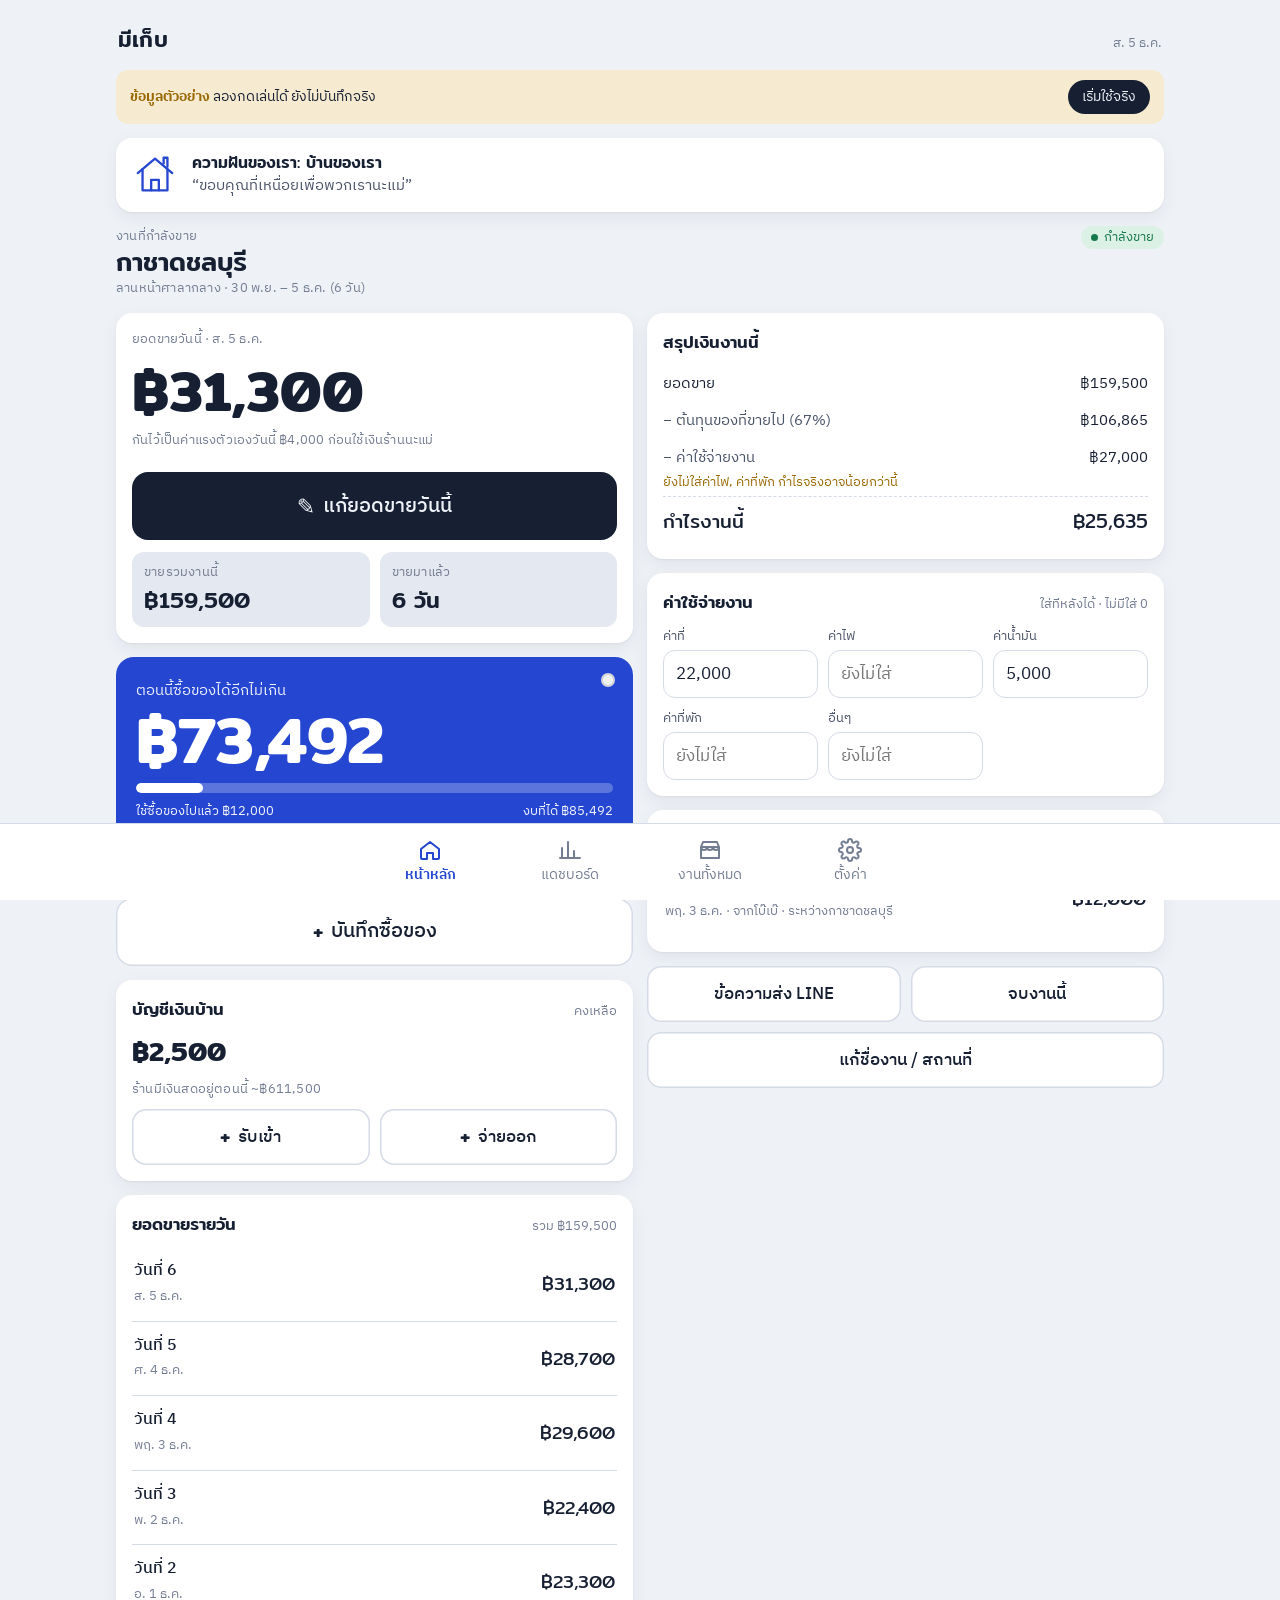
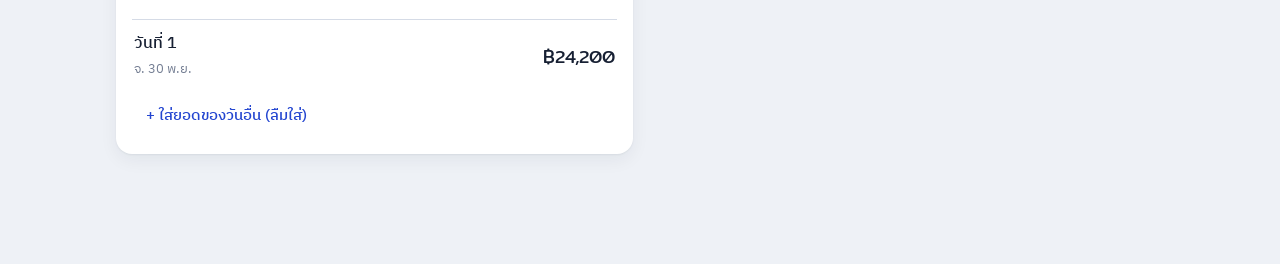
==== index.html @ 89bbed3c "Add files via upload" ====
<!DOCTYPE html>
<html lang="th">
<head>
<meta charset="UTF-8">
<meta name="viewport" content="width=device-width, initial-scale=1.0, viewport-fit=cover">
<title>มีเก็บ</title>

<link rel="manifest" href="manifest.json">
<meta name="theme-color" content="#2446D0">
<meta name="mobile-web-app-capable" content="yes">
<meta name="apple-mobile-web-app-capable" content="yes">
<meta name="apple-mobile-web-app-status-bar-style" content="black-translucent">
<meta name="apple-mobile-web-app-title" content="มีเก็บ">
<link rel="apple-touch-icon" href="icons/apple-touch-icon.png">
<link rel="icon" href="icons/favicon-32.png" sizes="32x32">

<link rel="preconnect" href="https://fonts.googleapis.com">
<link rel="preconnect" href="https://fonts.gstatic.com" crossorigin>
<link rel="stylesheet" href="https://fonts.googleapis.com/css2?family=IBM+Plex+Sans+Thai:wght@400;500;600&family=Mitr:wght@400;500;600&display=swap">
<link rel="stylesheet" href="style.css">
</head>
<body>

<div class="app" id="app"></div>
<nav class="nav" aria-label="เมนู"><div>
  <button data-act="tab" data-tab="home"><svg viewBox="0 0 24 24" fill="none" stroke="currentColor" stroke-width="2" stroke-linecap="round" stroke-linejoin="round"><path d="M3 11l9-7 9 7v9a1 1 0 0 1-1 1h-5v-6H9v6H4a1 1 0 0 1-1-1z"/></svg>หน้าหลัก</button>
  <button data-act="tab" data-tab="dash"><svg viewBox="0 0 24 24" fill="none" stroke="currentColor" stroke-width="2" stroke-linecap="round" stroke-linejoin="round"><path d="M4 20V10M10 20V4M16 20v-7M22 20H2"/></svg>แดชบอร์ด</button>
  <button data-act="tab" data-tab="events"><svg viewBox="0 0 24 24" fill="none" stroke="currentColor" stroke-width="2" stroke-linecap="round" stroke-linejoin="round"><path d="M3 9l2-5h14l2 5M3 9h18v11H3zM3 9c0 2 1.5 3 3 3s3-1 3-3c0 2 1.5 3 3 3s3-1 3-3c0 2 1.5 3 3 3s3-1 3-3"/></svg>งานทั้งหมด</button>
  <button data-act="tab" data-tab="settings"><svg viewBox="0 0 24 24" fill="none" stroke="currentColor" stroke-width="2" stroke-linecap="round" stroke-linejoin="round"><circle cx="12" cy="12" r="3"/><path d="M19.4 15a1.7 1.7 0 0 0 .3 1.8l.1.1a2 2 0 1 1-2.8 2.8l-.1-.1a1.7 1.7 0 0 0-1.8-.3 1.7 1.7 0 0 0-1 1.5V21a2 2 0 1 1-4 0v-.1a1.7 1.7 0 0 0-1.1-1.5 1.7 1.7 0 0 0-1.8.3l-.1.1a2 2 0 1 1-2.8-2.8l.1-.1a1.7 1.7 0 0 0 .3-1.8 1.7 1.7 0 0 0-1.5-1H3a2 2 0 1 1 0-4h.1a1.7 1.7 0 0 0 1.5-1.1 1.7 1.7 0 0 0-.3-1.8l-.1-.1a2 2 0 1 1 2.8-2.8l.1.1a1.7 1.7 0 0 0 1.8.3H9a1.7 1.7 0 0 0 1-1.5V3a2 2 0 1 1 4 0v.1a1.7 1.7 0 0 0 1 1.5 1.7 1.7 0 0 0 1.8-.3l.1-.1a2 2 0 1 1 2.8 2.8l-.1.1a1.7 1.7 0 0 0-.3 1.8V9a1.7 1.7 0 0 0 1.5 1H21a2 2 0 1 1 0 4h-.1a1.7 1.7 0 0 0-1.5 1z"/></svg>ตั้งค่า</button>
</div></nav>
<div id="sheet-root"></div>

<script src="app.js"></script>
</body>
</html>
---- style.css ----
html{color-scheme:light dark}
[hidden]:not([hidden=until-found i]){display:none!important}
img{max-width:100%}
:root{
  --ground:#EEF1F6; --surface:#FFFFFF; --sunk:#E4E8F0; --line:#D5DBE6;
  --ink:#172033; --ink2:#4A5468; --muted:#737D92;
  --accent:#2446D0; --accent-ink:#FFFFFF; --accent-soft:#DDE4FB;
  --good:#16794B; --good-soft:#DCF1E6; --bad:#C2352A; --bad-soft:#F8E0DD; --warn:#9A6A06; --warn-soft:#F6EBD0;
  --tag:#FFFFFF; --shadow:0 1px 2px rgba(23,32,51,.06),0 6px 18px rgba(23,32,51,.06);
  --display:"Mitr","IBM Plex Sans Thai",system-ui,sans-serif;
  --body:"IBM Plex Sans Thai",system-ui,-apple-system,"Thonburi",sans-serif;
}
@media (prefers-color-scheme: dark){
  :root:not([data-theme="light"]){
    --ground:#0F131C; --surface:#181E2B; --sunk:#222938; --line:#2E3647;
    --ink:#E8ECF4; --ink2:#B3BBCB; --muted:#8891A5;
    --accent:#7E97FF; --accent-ink:#0F131C; --accent-soft:#232C4A;
    --good:#56C68E; --good-soft:#15301F; --bad:#FF8577; --bad-soft:#3A1D1A; --warn:#E3B04B; --warn-soft:#342A12;
    --tag:#181E2B; --shadow:0 1px 2px rgba(0,0,0,.3);
  }
}
:root[data-theme="dark"]{
  --ground:#0F131C; --surface:#181E2B; --sunk:#222938; --line:#2E3647;
  --ink:#E8ECF4; --ink2:#B3BBCB; --muted:#8891A5;
  --accent:#7E97FF; --accent-ink:#0F131C; --accent-soft:#232C4A;
  --good:#56C68E; --good-soft:#15301F; --bad:#FF8577; --bad-soft:#3A1D1A; --warn:#E3B04B; --warn-soft:#342A12;
  --tag:#181E2B; --shadow:0 1px 2px rgba(0,0,0,.3);
}
*{box-sizing:border-box}
body{margin:0;background:var(--ground);color:var(--ink);font-family:var(--body);font-size:16px;line-height:1.55;-webkit-font-smoothing:antialiased}
button,input,select{font:inherit;color:inherit}
button{cursor:pointer}
:focus-visible{outline:3px solid var(--accent);outline-offset:2px}
.num{font-variant-numeric:tabular-nums}
.app{max-width:1080px;margin:0 auto;padding:16px 16px 110px}
.top{display:flex;align-items:baseline;justify-content:space-between;gap:12px;padding:6px 2px 14px}
.top h1{font-family:var(--display);font-weight:500;font-size:22px;margin:0;letter-spacing:.2px}
.top .sub{color:var(--muted);font-size:13px}
.banner{display:flex;flex-wrap:wrap;align-items:center;gap:10px 14px;background:var(--warn-soft);color:var(--ink);border-radius:12px;padding:10px 14px;margin-bottom:14px;font-size:14px}
.banner b{color:var(--warn)}
.banner button{margin-left:auto;background:var(--ink);color:var(--ground);border:0;border-radius:999px;padding:6px 14px;font-size:14px}

.grid{display:grid;gap:14px}
@media (min-width:820px){ .grid.home{grid-template-columns:1.05fr 1fr;align-items:start} }
.col{display:grid;gap:14px}
.card{background:var(--surface);border-radius:16px;padding:16px;box-shadow:var(--shadow)}
.h2{font-family:var(--display);font-weight:500;font-size:17px;margin:0 0 10px;display:flex;justify-content:space-between;align-items:baseline;gap:8px}
.h2 small{font-family:var(--body);font-weight:400;font-size:13px;color:var(--muted)}
.label{font-size:13px;color:var(--muted);letter-spacing:.2px}

/* hang-tag hero */
.tag{position:relative;background:var(--accent);color:var(--accent-ink);border-radius:18px;padding:22px 20px 18px 20px;overflow:hidden}
.tag.over{background:var(--bad);color:var(--accent-ink)}
.tag.home{background:var(--ink);color:var(--ground)}
.tag.home.over{background:var(--bad);color:var(--accent-ink)}
.tag::before{content:"";position:absolute;top:16px;right:18px;width:14px;height:14px;border-radius:50%;background:var(--ground);box-shadow:inset 0 0 0 2px rgba(0,0,0,.12)}
.tag .k{font-size:15px;opacity:.92}
.tag .big{font-family:var(--display);font-weight:600;font-size:clamp(44px,11vw,64px);line-height:1.05;margin:4px 0 10px;letter-spacing:-.5px}
.meter{height:10px;border-radius:99px;background:color-mix(in srgb, currentColor 25%, transparent);overflow:hidden}
.meter i{display:block;height:100%;border-radius:99px;background:currentColor}
.tag .row{display:flex;justify-content:space-between;gap:10px;font-size:13px;margin-top:8px;opacity:.95}
.tag .rule{margin-top:12px;padding-top:10px;border-top:1px dashed color-mix(in srgb, currentColor 35%, transparent);font-size:14px}

.actions{display:grid;grid-template-columns:1fr 1fr;gap:10px}
.btn{display:flex;align-items:center;justify-content:center;gap:8px;min-height:56px;border-radius:14px;border:0;font-size:17px;font-weight:500;padding:10px 14px;text-align:center}
.btn.primary{background:var(--ink);color:var(--ground)}
.btn.soft{background:var(--surface);color:var(--ink);box-shadow:inset 0 0 0 1.5px var(--line)}
.btn.wide{grid-column:1/-1}
.btn.ghost{background:transparent;color:var(--accent);min-height:44px;font-size:15px}
.btn.danger{background:transparent;color:var(--bad);min-height:44px;font-size:15px}
.btn.huge-btn{min-height:68px;font-size:20px;width:100%;border-radius:16px}
.today{font-family:var(--display);font-weight:600;font-size:clamp(40px,10vw,56px);line-height:1.1}
.today.none{color:var(--muted);font-size:30px;font-weight:500}
.btn .plus{font-family:var(--display);font-size:22px;line-height:1}

.live{display:grid;gap:12px}
.live .name{font-family:var(--display);font-size:20px;font-weight:500;line-height:1.3}
.live .meta{color:var(--muted);font-size:14px}
.pair{display:grid;grid-template-columns:1fr 1fr;gap:10px}
.stat{background:var(--sunk);border-radius:12px;padding:10px 12px}
.stat .v{font-family:var(--display);font-size:22px;font-weight:500}
.stat .v.good{color:var(--good)} .stat .v.bad{color:var(--bad)}

.pill{display:inline-flex;align-items:center;gap:6px;font-size:12.5px;padding:2px 10px;border-radius:999px;white-space:nowrap}
.pill.open{background:var(--good-soft);color:var(--good)}
.pill.open::before{content:"";width:7px;height:7px;border-radius:50%;background:currentColor}
.pill.closed{background:var(--sunk);color:var(--ink2)}
.pill.warn{background:var(--warn-soft);color:var(--warn)}

.list{display:grid}
.item{display:flex;align-items:center;gap:12px;padding:12px 2px;border-top:1px solid var(--line);background:none;border-left:0;border-right:0;border-bottom:0;width:100%;text-align:left}
.item:first-child{border-top:0}
.item .grow{flex:1;min-width:0}
.item .t{font-weight:500;overflow-wrap:anywhere}
.item .s{font-size:13px;color:var(--muted)}
.item .amt{font-family:var(--display);font-size:18px;white-space:nowrap}
.item .chev{color:var(--muted);font-size:20px}
.empty{color:var(--muted);font-size:14px;padding:8px 0}

/* chart */
.bars{display:grid;gap:10px}
.bar{background:none;border:0;padding:2px 0;width:100%;text-align:left;display:grid;grid-template-columns:minmax(90px,38%) 1fr;gap:10px;align-items:center}
.bar .n{font-size:14px;overflow:hidden;text-overflow:ellipsis;white-space:nowrap}
.track{position:relative;height:26px}
.track .zero{position:absolute;top:-3px;bottom:-3px;width:1px;background:var(--line)}
.track .fill{position:absolute;top:3px;height:20px;background:var(--accent);border-radius:0 4px 4px 0}
.track .fill.neg{background:var(--bad);border-radius:4px 0 0 4px}
.track .val{position:absolute;top:2px;font-size:13px;color:var(--ink2);white-space:nowrap}
.bar:hover .fill{filter:brightness(1.08)}

/* receipt ledger */
.ledger{display:grid;gap:0;font-size:15px}
.ledger .r{display:flex;justify-content:space-between;gap:12px;padding:7px 0}
.ledger .r span:last-child{white-space:nowrap}
.ledger .r.minus span:first-child{color:var(--ink2)}
.ledger .r.total{border-top:1.5px dashed var(--line);margin-top:4px;padding-top:10px;font-family:var(--display);font-size:19px}
.ledger .note{font-size:12.5px;color:var(--muted);margin-top:-4px}

.costs{display:grid;grid-template-columns:repeat(auto-fit,minmax(140px,1fr));gap:10px}
.field{display:grid;gap:4px}
.field label{font-size:13px;color:var(--ink2)}
.in{width:100%;min-height:48px;border-radius:12px;border:1.5px solid var(--line);background:var(--surface);padding:8px 12px;font-size:17px}
.in:focus{border-color:var(--accent);outline:none}
.in.huge{font-family:var(--display);font-size:34px;min-height:70px;text-align:right;font-variant-numeric:tabular-nums}
.chips{display:flex;flex-wrap:wrap;gap:8px}
.chip{border:1.5px solid var(--line);background:var(--surface);border-radius:999px;padding:6px 14px;font-size:15px}
.chip[aria-pressed="true"]{background:var(--ink);color:var(--ground);border-color:var(--ink)}
.seg{display:flex;border-radius:12px;overflow:hidden;box-shadow:inset 0 0 0 1.5px var(--line)}
.seg-btn{flex:1;padding:12px;font-size:16px;background:var(--surface);border:0;text-align:center}
.seg-btn[aria-pressed="true"]{background:var(--ink);color:var(--ground)}

.back{display:inline-flex;align-items:center;gap:6px;background:none;border:0;color:var(--accent);font-size:15px;padding:6px 0;margin-bottom:6px}
.dhead{display:flex;flex-wrap:wrap;justify-content:space-between;align-items:flex-start;gap:10px;margin-bottom:14px}
.dhead h2{font-family:var(--display);font-weight:500;font-size:26px;line-height:1.25;margin:0;text-wrap:balance}
@media (min-width:820px){ .grid.detail{grid-template-columns:1fr 1fr;align-items:start} }

/* nav */
.nav{position:fixed;left:0;right:0;bottom:0;background:var(--surface);border-top:1px solid var(--line);display:flex;justify-content:center;padding:6px 8px calc(6px + env(safe-area-inset-bottom));z-index:5}
.nav div{display:grid;grid-template-columns:repeat(4,1fr);width:100%;max-width:560px}
.nav button{background:none;border:0;padding:8px 4px;font-size:14px;color:var(--muted);display:grid;justify-items:center;gap:2px;border-radius:10px}
.nav button svg{width:24px;height:24px}
.nav button[aria-current="page"]{color:var(--accent);font-weight:600}

/* sheet */
.scrim{position:fixed;inset:0;background:rgba(10,14,24,.45);z-index:10;display:flex;align-items:flex-end;justify-content:center}
.sheet{background:var(--ground);width:100%;max-width:560px;max-height:92vh;overflow:auto;border-radius:22px 22px 0 0;padding:10px 18px calc(20px + env(safe-area-inset-bottom));display:grid;gap:14px}
@media (min-width:700px){ .scrim{align-items:center} .sheet{border-radius:22px} }
.sheet .grab{width:44px;height:5px;border-radius:9px;background:var(--line);margin:2px auto 0}
.sheet h3{font-family:var(--display);font-weight:500;font-size:21px;margin:0}
.hint{font-size:14px;border-radius:12px;padding:10px 12px}
.hint.good{background:var(--good-soft);color:var(--good)}
.hint.bad{background:var(--bad-soft);color:var(--bad)}
.hint.info{background:var(--sunk);color:var(--ink2)}
.sheet .foot{display:grid;grid-template-columns:1fr 2fr;gap:10px}
details summary{cursor:pointer;color:var(--accent);font-size:15px;padding:4px 0}
textarea.in{min-height:170px;font-size:15px;line-height:1.5}

.toast{position:fixed;left:50%;bottom:90px;transform:translateX(-50%);background:var(--ink);color:var(--ground);padding:10px 18px;border-radius:999px;font-size:15px;z-index:20;box-shadow:var(--shadow)}
.set p{color:var(--ink2);font-size:14px;margin:4px 0 0}
.formula{font-family:var(--display);font-size:18px;background:var(--accent-soft);border-radius:12px;padding:12px 14px;margin-top:6px}
.mini-num{font-family:var(--display);font-weight:600;font-size:26px;margin:2px 0 10px}
.mini-num.bad{color:var(--bad)}
.dream{display:flex;gap:14px;align-items:center;background:var(--surface);border-radius:16px;padding:14px 16px;box-shadow:var(--shadow);margin-bottom:14px}
.dream svg{flex:none;width:46px;height:46px;color:var(--accent)}
.dream .d-title{font-family:var(--display);font-weight:500;font-size:16px;line-height:1.3}
.dream .d-msg{font-size:15px;color:var(--ink2);line-height:1.45;margin-top:2px}
.mtable{width:100%;border-collapse:collapse;font-size:14px}
.mtable th{font-weight:400;color:var(--muted);font-size:12.5px;text-align:right;padding:6px 0 6px 8px}
.mtable th:first-child,.mtable td:first-child{text-align:left;padding-left:0}
.mtable td{padding:8px 0 8px 8px;border-top:1px solid var(--line);text-align:right;white-space:nowrap}
.mtable td.bad{color:var(--bad)} .mtable td.good{color:var(--good)}
textarea.in.notes{min-height:130px}
@media (prefers-reduced-motion:no-preference){ .sheet{animation:up .22s ease-out} @keyframes up{from{transform:translateY(24px);opacity:.6}to{transform:none;opacity:1}} }
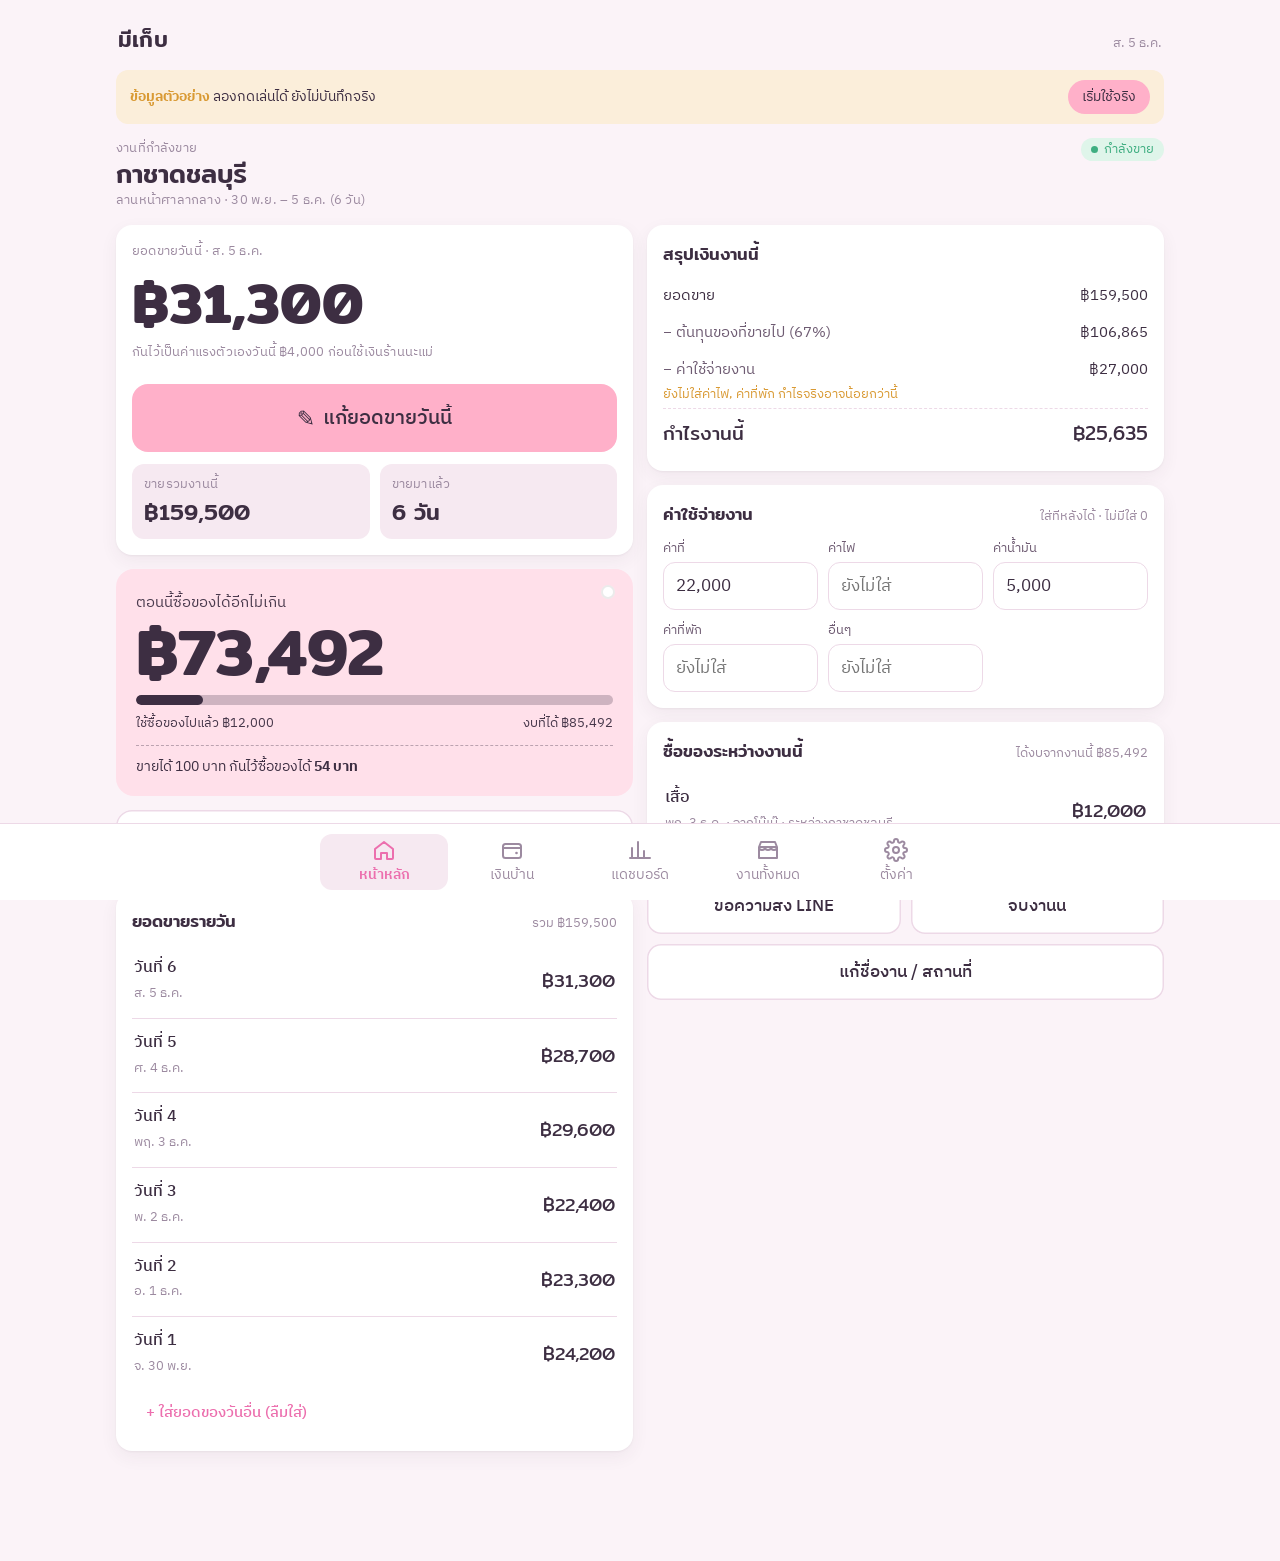
==== commit d3f2da1f: "Add files via upload" ====
--- a/index.html
+++ b/index.html
@@ -6,7 +6,7 @@
 <title>มีเก็บ</title>
 
 <link rel="manifest" href="manifest.json">
-<meta name="theme-color" content="#2446D0">
+<meta name="theme-color" content="#EC6FAE">
 <meta name="mobile-web-app-capable" content="yes">
 <meta name="apple-mobile-web-app-capable" content="yes">
 <meta name="apple-mobile-web-app-status-bar-style" content="black-translucent">
@@ -23,13 +23,16 @@
 
 <div class="app" id="app"></div>
 <nav class="nav" aria-label="เมนู"><div>
+  <span class="nav-pill" aria-hidden="true"></span>
   <button data-act="tab" data-tab="home"><svg viewBox="0 0 24 24" fill="none" stroke="currentColor" stroke-width="2" stroke-linecap="round" stroke-linejoin="round"><path d="M3 11l9-7 9 7v9a1 1 0 0 1-1 1h-5v-6H9v6H4a1 1 0 0 1-1-1z"/></svg>หน้าหลัก</button>
+  <button data-act="tab" data-tab="ledger"><svg viewBox="0 0 24 24" fill="none" stroke="currentColor" stroke-width="2" stroke-linecap="round" stroke-linejoin="round"><rect x="3" y="6" width="18" height="14" rx="2.5"/><path d="M3 10h18"/><circle cx="16.5" cy="15" r="1.3" fill="currentColor" stroke="none"/></svg>เงินบ้าน</button>
   <button data-act="tab" data-tab="dash"><svg viewBox="0 0 24 24" fill="none" stroke="currentColor" stroke-width="2" stroke-linecap="round" stroke-linejoin="round"><path d="M4 20V10M10 20V4M16 20v-7M22 20H2"/></svg>แดชบอร์ด</button>
   <button data-act="tab" data-tab="events"><svg viewBox="0 0 24 24" fill="none" stroke="currentColor" stroke-width="2" stroke-linecap="round" stroke-linejoin="round"><path d="M3 9l2-5h14l2 5M3 9h18v11H3zM3 9c0 2 1.5 3 3 3s3-1 3-3c0 2 1.5 3 3 3s3-1 3-3c0 2 1.5 3 3 3s3-1 3-3"/></svg>งานทั้งหมด</button>
   <button data-act="tab" data-tab="settings"><svg viewBox="0 0 24 24" fill="none" stroke="currentColor" stroke-width="2" stroke-linecap="round" stroke-linejoin="round"><circle cx="12" cy="12" r="3"/><path d="M19.4 15a1.7 1.7 0 0 0 .3 1.8l.1.1a2 2 0 1 1-2.8 2.8l-.1-.1a1.7 1.7 0 0 0-1.8-.3 1.7 1.7 0 0 0-1 1.5V21a2 2 0 1 1-4 0v-.1a1.7 1.7 0 0 0-1.1-1.5 1.7 1.7 0 0 0-1.8.3l-.1.1a2 2 0 1 1-2.8-2.8l.1-.1a1.7 1.7 0 0 0 .3-1.8 1.7 1.7 0 0 0-1.5-1H3a2 2 0 1 1 0-4h.1a1.7 1.7 0 0 0 1.5-1.1 1.7 1.7 0 0 0-.3-1.8l-.1-.1a2 2 0 1 1 2.8-2.8l.1.1a1.7 1.7 0 0 0 1.8.3H9a1.7 1.7 0 0 0 1-1.5V3a2 2 0 1 1 4 0v.1a1.7 1.7 0 0 0 1 1.5 1.7 1.7 0 0 0 1.8-.3l.1-.1a2 2 0 1 1 2.8 2.8l-.1.1a1.7 1.7 0 0 0-.3 1.8V9a1.7 1.7 0 0 0 1.5 1H21a2 2 0 1 1 0 4h-.1a1.7 1.7 0 0 0-1.5 1z"/></svg>ตั้งค่า</button>
 </div></nav>
 <div id="sheet-root"></div>
 
+<script src="https://cdnjs.cloudflare.com/ajax/libs/gsap/3.12.5/gsap.min.js"></script>
 <script src="app.js"></script>
 </body>
 </html>
--- a/style.css
+++ b/style.css
@@ -2,29 +2,33 @@
 [hidden]:not([hidden=until-found i]){display:none!important}
 img{max-width:100%}
 :root{
-  --ground:#EEF1F6; --surface:#FFFFFF; --sunk:#E4E8F0; --line:#D5DBE6;
-  --ink:#172033; --ink2:#4A5468; --muted:#737D92;
-  --accent:#2446D0; --accent-ink:#FFFFFF; --accent-soft:#DDE4FB;
-  --good:#16794B; --good-soft:#DCF1E6; --bad:#C2352A; --bad-soft:#F8E0DD; --warn:#9A6A06; --warn-soft:#F6EBD0;
-  --tag:#FFFFFF; --shadow:0 1px 2px rgba(23,32,51,.06),0 6px 18px rgba(23,32,51,.06);
+  --ground:#FBF3F8; --surface:#FFFFFF; --sunk:#F6E9F1; --line:#EDD9E7;
+  --ink:#3D2E42; --ink2:#6E5B72; --muted:#9C8AA0;
+  --accent:#EC6FAE; --accent-ink:#FFFFFF; --accent-soft:#FFE0EA;
+  --accent-btn:#FFB0C9; --accent-btn-ink:var(--ink);
+  --home-accent:#8F6FE0; --home-ink:#FFFFFF; --home-soft:#EAE1FB;
+  --good:#3FAE81; --good-soft:#DFF5EA; --bad:#F0616E; --bad-soft:#FBE2E4; --warn:#D99A34; --warn-soft:#FBEEDA;
+  --tag:#FFFFFF; --shadow:0 1px 2px rgba(61,46,66,.05),0 6px 18px rgba(61,46,66,.06);
   --display:"Mitr","IBM Plex Sans Thai",system-ui,sans-serif;
   --body:"IBM Plex Sans Thai",system-ui,-apple-system,"Thonburi",sans-serif;
 }
 @media (prefers-color-scheme: dark){
   :root:not([data-theme="light"]){
-    --ground:#0F131C; --surface:#181E2B; --sunk:#222938; --line:#2E3647;
-    --ink:#E8ECF4; --ink2:#B3BBCB; --muted:#8891A5;
-    --accent:#7E97FF; --accent-ink:#0F131C; --accent-soft:#232C4A;
-    --good:#56C68E; --good-soft:#15301F; --bad:#FF8577; --bad-soft:#3A1D1A; --warn:#E3B04B; --warn-soft:#342A12;
-    --tag:#181E2B; --shadow:0 1px 2px rgba(0,0,0,.3);
+    --ground:#211722; --surface:#2E222F; --sunk:#3C2E3E; --line:#4C3C4E;
+    --ink:#F2E8ED; --ink2:#CBB8CB; --muted:#9C8A9C;
+    --accent:#E88FC0; --accent-ink:#3A0A28; --accent-soft:#4A2E42; --accent-btn:#E88FC0; --accent-btn-ink:#3A0A28;
+    --home-accent:#B49AE8; --home-ink:#241033; --home-soft:#3A3050;
+    --good:#6FCB9F; --good-soft:#1E3A2C; --bad:#E8828C; --bad-soft:#3E2529; --warn:#E0B36A; --warn-soft:#3E3320;
+    --tag:#2E222F; --shadow:0 1px 2px rgba(0,0,0,.35);
   }
 }
 :root[data-theme="dark"]{
-  --ground:#0F131C; --surface:#181E2B; --sunk:#222938; --line:#2E3647;
-  --ink:#E8ECF4; --ink2:#B3BBCB; --muted:#8891A5;
-  --accent:#7E97FF; --accent-ink:#0F131C; --accent-soft:#232C4A;
-  --good:#56C68E; --good-soft:#15301F; --bad:#FF8577; --bad-soft:#3A1D1A; --warn:#E3B04B; --warn-soft:#342A12;
-  --tag:#181E2B; --shadow:0 1px 2px rgba(0,0,0,.3);
+  --ground:#211722; --surface:#2E222F; --sunk:#3C2E3E; --line:#4C3C4E;
+  --ink:#F2E8ED; --ink2:#CBB8CB; --muted:#9C8A9C;
+  --accent:#E88FC0; --accent-ink:#3A0A28; --accent-soft:#4A2E42; --accent-btn:#E88FC0; --accent-btn-ink:#3A0A28;
+  --home-accent:#B49AE8; --home-ink:#241033; --home-soft:#3A3050;
+  --good:#6FCB9F; --good-soft:#1E3A2C; --bad:#E8828C; --bad-soft:#3E2529; --warn:#E0B36A; --warn-soft:#3E3320;
+  --tag:#2E222F; --shadow:0 1px 2px rgba(0,0,0,.35);
 }
 *{box-sizing:border-box}
 body{margin:0;background:var(--ground);color:var(--ink);font-family:var(--body);font-size:16px;line-height:1.55;-webkit-font-smoothing:antialiased}
@@ -38,7 +42,7 @@
 .top .sub{color:var(--muted);font-size:13px}
 .banner{display:flex;flex-wrap:wrap;align-items:center;gap:10px 14px;background:var(--warn-soft);color:var(--ink);border-radius:12px;padding:10px 14px;margin-bottom:14px;font-size:14px}
 .banner b{color:var(--warn)}
-.banner button{margin-left:auto;background:var(--ink);color:var(--ground);border:0;border-radius:999px;padding:6px 14px;font-size:14px}
+.banner button{margin-left:auto;background:var(--accent-btn);color:var(--accent-btn-ink);border:0;border-radius:999px;padding:6px 14px;font-size:14px}
 
 .grid{display:grid;gap:14px}
 @media (min-width:820px){ .grid.home{grid-template-columns:1.05fr 1fr;align-items:start} }
@@ -49,11 +53,11 @@
 .label{font-size:13px;color:var(--muted);letter-spacing:.2px}
 
 /* hang-tag hero */
-.tag{position:relative;background:var(--accent);color:var(--accent-ink);border-radius:18px;padding:22px 20px 18px 20px;overflow:hidden}
+.tag{position:relative;background:var(--accent-soft);color:var(--ink);border-radius:18px;padding:22px 20px 18px 20px;overflow:hidden}
 .tag.over{background:var(--bad);color:var(--accent-ink)}
-.tag.home{background:var(--ink);color:var(--ground)}
+.tag.home{background:var(--home-soft);color:var(--ink)}
 .tag.home.over{background:var(--bad);color:var(--accent-ink)}
-.tag::before{content:"";position:absolute;top:16px;right:18px;width:14px;height:14px;border-radius:50%;background:var(--ground);box-shadow:inset 0 0 0 2px rgba(0,0,0,.12)}
+.tag::before{content:"";position:absolute;top:16px;right:18px;width:14px;height:14px;border-radius:50%;background:var(--surface);box-shadow:inset 0 0 0 2px rgba(0,0,0,.08)}
 .tag .k{font-size:15px;opacity:.92}
 .tag .big{font-family:var(--display);font-weight:600;font-size:clamp(44px,11vw,64px);line-height:1.05;margin:4px 0 10px;letter-spacing:-.5px}
 .meter{height:10px;border-radius:99px;background:color-mix(in srgb, currentColor 25%, transparent);overflow:hidden}
@@ -63,7 +67,7 @@
 
 .actions{display:grid;grid-template-columns:1fr 1fr;gap:10px}
 .btn{display:flex;align-items:center;justify-content:center;gap:8px;min-height:56px;border-radius:14px;border:0;font-size:17px;font-weight:500;padding:10px 14px;text-align:center}
-.btn.primary{background:var(--ink);color:var(--ground)}
+.btn.primary{background:var(--accent-btn);color:var(--accent-btn-ink)}
 .btn.soft{background:var(--surface);color:var(--ink);box-shadow:inset 0 0 0 1.5px var(--line)}
 .btn.wide{grid-column:1/-1}
 .btn.ghost{background:transparent;color:var(--accent);min-height:44px;font-size:15px}
@@ -124,10 +128,10 @@
 .in.huge{font-family:var(--display);font-size:34px;min-height:70px;text-align:right;font-variant-numeric:tabular-nums}
 .chips{display:flex;flex-wrap:wrap;gap:8px}
 .chip{border:1.5px solid var(--line);background:var(--surface);border-radius:999px;padding:6px 14px;font-size:15px}
-.chip[aria-pressed="true"]{background:var(--ink);color:var(--ground);border-color:var(--ink)}
+.chip[aria-pressed="true"]{background:var(--accent-btn);color:var(--accent-btn-ink);border-color:var(--accent-btn)}
 .seg{display:flex;border-radius:12px;overflow:hidden;box-shadow:inset 0 0 0 1.5px var(--line)}
 .seg-btn{flex:1;padding:12px;font-size:16px;background:var(--surface);border:0;text-align:center}
-.seg-btn[aria-pressed="true"]{background:var(--ink);color:var(--ground)}
+.seg-btn[aria-pressed="true"]{background:var(--accent-btn);color:var(--accent-btn-ink)}
 
 .back{display:inline-flex;align-items:center;gap:6px;background:none;border:0;color:var(--accent);font-size:15px;padding:6px 0;margin-bottom:6px}
 .dhead{display:flex;flex-wrap:wrap;justify-content:space-between;align-items:flex-start;gap:10px;margin-bottom:14px}
@@ -136,10 +140,12 @@
 
 /* nav */
 .nav{position:fixed;left:0;right:0;bottom:0;background:var(--surface);border-top:1px solid var(--line);display:flex;justify-content:center;padding:6px 8px calc(6px + env(safe-area-inset-bottom));z-index:5}
-.nav div{display:grid;grid-template-columns:repeat(4,1fr);width:100%;max-width:560px}
-.nav button{background:none;border:0;padding:8px 4px;font-size:14px;color:var(--muted);display:grid;justify-items:center;gap:2px;border-radius:10px}
+.nav div{display:grid;grid-template-columns:repeat(5,1fr);width:100%;max-width:640px;position:relative}
+.nav-pill{position:absolute;top:4px;bottom:4px;left:0;width:20%;border-radius:12px;background:var(--sunk);z-index:0}
+.nav button{position:relative;z-index:1;background:none;border:0;padding:8px 4px;font-size:14px;color:var(--muted);display:grid;justify-items:center;gap:2px;border-radius:10px}
 .nav button svg{width:24px;height:24px}
 .nav button[aria-current="page"]{color:var(--accent);font-weight:600}
+.nav button[data-tab="ledger"][aria-current="page"]{color:var(--home-accent)}
 
 /* sheet */
 .scrim{position:fixed;inset:0;background:rgba(10,14,24,.45);z-index:10;display:flex;align-items:flex-end;justify-content:center}
@@ -160,14 +166,8 @@
 .formula{font-family:var(--display);font-size:18px;background:var(--accent-soft);border-radius:12px;padding:12px 14px;margin-top:6px}
 .mini-num{font-family:var(--display);font-weight:600;font-size:26px;margin:2px 0 10px}
 .mini-num.bad{color:var(--bad)}
-.dream{display:flex;gap:14px;align-items:center;background:var(--surface);border-radius:16px;padding:14px 16px;box-shadow:var(--shadow);margin-bottom:14px}
-.dream svg{flex:none;width:46px;height:46px;color:var(--accent)}
-.dream .d-title{font-family:var(--display);font-weight:500;font-size:16px;line-height:1.3}
-.dream .d-msg{font-size:15px;color:var(--ink2);line-height:1.45;margin-top:2px}
 .mtable{width:100%;border-collapse:collapse;font-size:14px}
 .mtable th{font-weight:400;color:var(--muted);font-size:12.5px;text-align:right;padding:6px 0 6px 8px}
 .mtable th:first-child,.mtable td:first-child{text-align:left;padding-left:0}
 .mtable td{padding:8px 0 8px 8px;border-top:1px solid var(--line);text-align:right;white-space:nowrap}
 .mtable td.bad{color:var(--bad)} .mtable td.good{color:var(--good)}
-textarea.in.notes{min-height:130px}
-@media (prefers-reduced-motion:no-preference){ .sheet{animation:up .22s ease-out} @keyframes up{from{transform:translateY(24px);opacity:.6}to{transform:none;opacity:1}} }
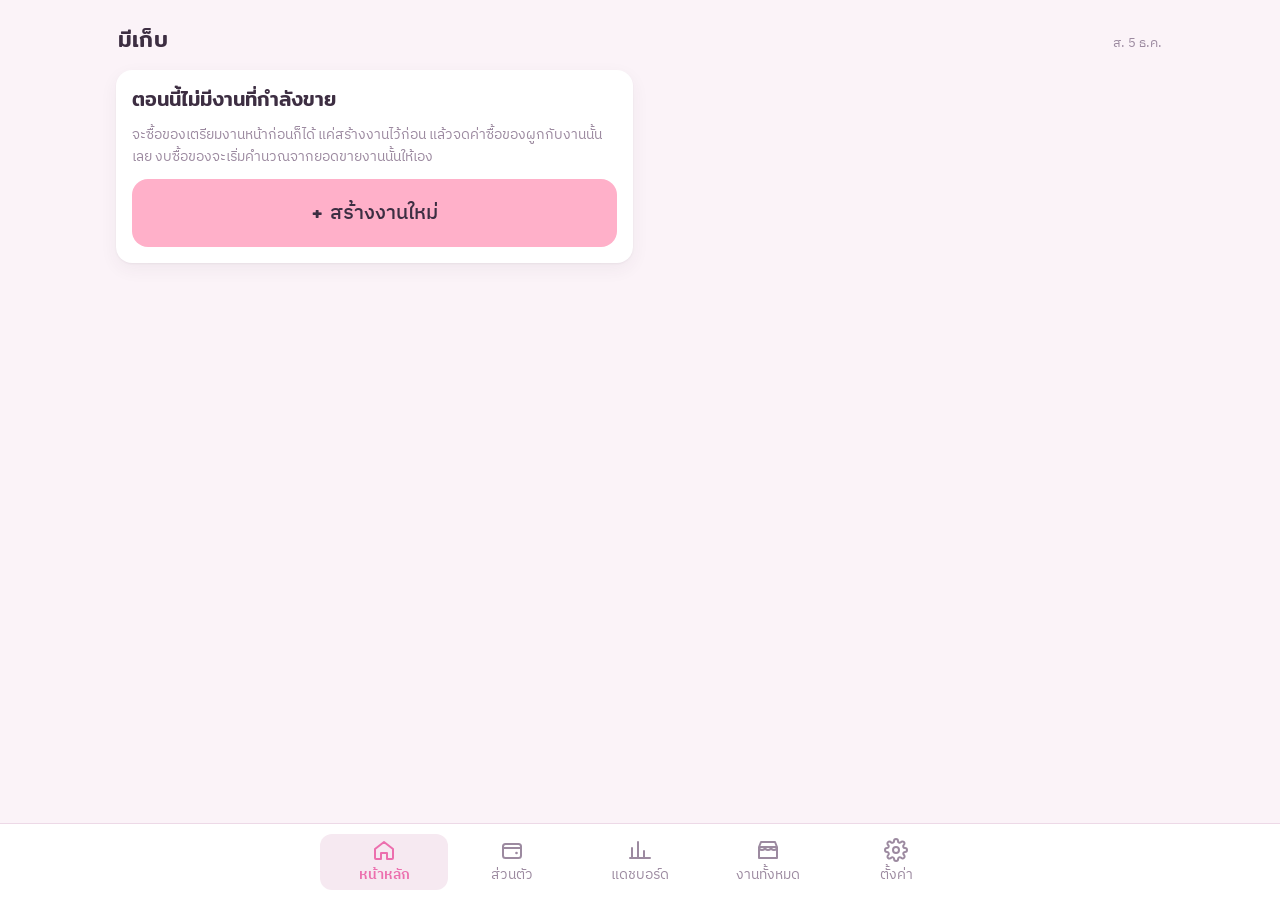
==== commit c8767070: "Add files via upload" ====
--- a/index.html
+++ b/index.html
@@ -25,7 +25,7 @@
 <nav class="nav" aria-label="เมนู"><div>
   <span class="nav-pill" aria-hidden="true"></span>
   <button data-act="tab" data-tab="home"><svg viewBox="0 0 24 24" fill="none" stroke="currentColor" stroke-width="2" stroke-linecap="round" stroke-linejoin="round"><path d="M3 11l9-7 9 7v9a1 1 0 0 1-1 1h-5v-6H9v6H4a1 1 0 0 1-1-1z"/></svg>หน้าหลัก</button>
-  <button data-act="tab" data-tab="ledger"><svg viewBox="0 0 24 24" fill="none" stroke="currentColor" stroke-width="2" stroke-linecap="round" stroke-linejoin="round"><rect x="3" y="6" width="18" height="14" rx="2.5"/><path d="M3 10h18"/><circle cx="16.5" cy="15" r="1.3" fill="currentColor" stroke="none"/></svg>เงินบ้าน</button>
+  <button data-act="tab" data-tab="ledger"><svg viewBox="0 0 24 24" fill="none" stroke="currentColor" stroke-width="2" stroke-linecap="round" stroke-linejoin="round"><rect x="3" y="6" width="18" height="14" rx="2.5"/><path d="M3 10h18"/><circle cx="16.5" cy="15" r="1.3" fill="currentColor" stroke="none"/></svg>ส่วนตัว</button>
   <button data-act="tab" data-tab="dash"><svg viewBox="0 0 24 24" fill="none" stroke="currentColor" stroke-width="2" stroke-linecap="round" stroke-linejoin="round"><path d="M4 20V10M10 20V4M16 20v-7M22 20H2"/></svg>แดชบอร์ด</button>
   <button data-act="tab" data-tab="events"><svg viewBox="0 0 24 24" fill="none" stroke="currentColor" stroke-width="2" stroke-linecap="round" stroke-linejoin="round"><path d="M3 9l2-5h14l2 5M3 9h18v11H3zM3 9c0 2 1.5 3 3 3s3-1 3-3c0 2 1.5 3 3 3s3-1 3-3c0 2 1.5 3 3 3s3-1 3-3"/></svg>งานทั้งหมด</button>
   <button data-act="tab" data-tab="settings"><svg viewBox="0 0 24 24" fill="none" stroke="currentColor" stroke-width="2" stroke-linecap="round" stroke-linejoin="round"><circle cx="12" cy="12" r="3"/><path d="M19.4 15a1.7 1.7 0 0 0 .3 1.8l.1.1a2 2 0 1 1-2.8 2.8l-.1-.1a1.7 1.7 0 0 0-1.8-.3 1.7 1.7 0 0 0-1 1.5V21a2 2 0 1 1-4 0v-.1a1.7 1.7 0 0 0-1.1-1.5 1.7 1.7 0 0 0-1.8.3l-.1.1a2 2 0 1 1-2.8-2.8l.1-.1a1.7 1.7 0 0 0 .3-1.8 1.7 1.7 0 0 0-1.5-1H3a2 2 0 1 1 0-4h.1a1.7 1.7 0 0 0 1.5-1.1 1.7 1.7 0 0 0-.3-1.8l-.1-.1a2 2 0 1 1 2.8-2.8l.1.1a1.7 1.7 0 0 0 1.8.3H9a1.7 1.7 0 0 0 1-1.5V3a2 2 0 1 1 4 0v.1a1.7 1.7 0 0 0 1 1.5 1.7 1.7 0 0 0 1.8-.3l.1-.1a2 2 0 1 1 2.8 2.8l-.1.1a1.7 1.7 0 0 0-.3 1.8V9a1.7 1.7 0 0 0 1.5 1H21a2 2 0 1 1 0 4h-.1a1.7 1.7 0 0 0-1.5 1z"/></svg>ตั้งค่า</button>
--- a/style.css
+++ b/style.css
@@ -157,6 +157,7 @@
 .hint.good{background:var(--good-soft);color:var(--good)}
 .hint.bad{background:var(--bad-soft);color:var(--bad)}
 .hint.info{background:var(--sunk);color:var(--ink2)}
+.hint.ok{background:var(--good-soft);color:var(--good)}
 .sheet .foot{display:grid;grid-template-columns:1fr 2fr;gap:10px}
 details summary{cursor:pointer;color:var(--accent);font-size:15px;padding:4px 0}
 textarea.in{min-height:170px;font-size:15px;line-height:1.5}
